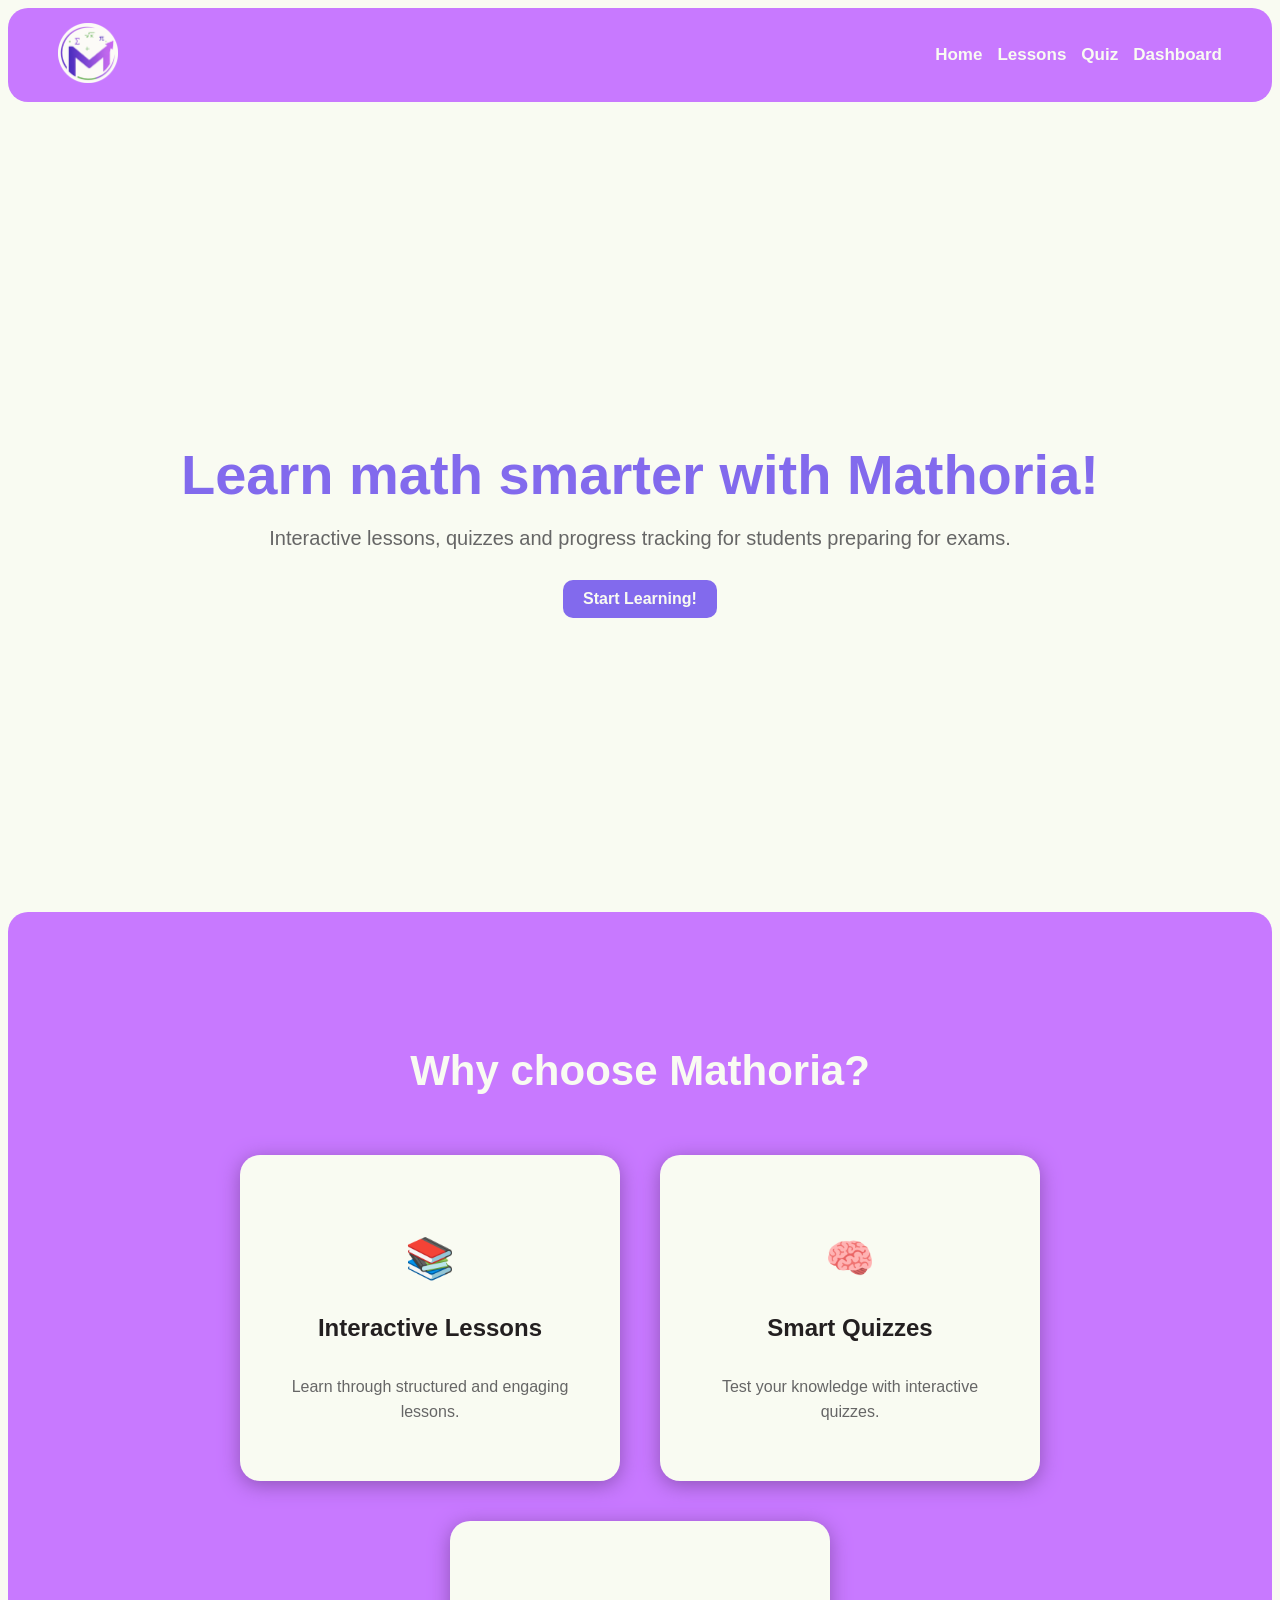
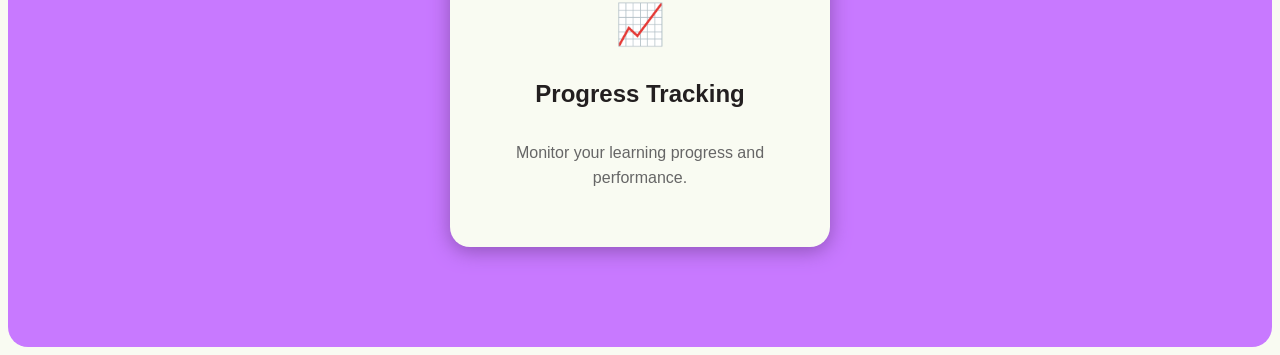
==== index.html @ 97835fc4 "first commit" ====
<!DOCTYPE html>

<html>

<head>
    <title>Mathoria</title>
    <link rel="stylesheet" href="style.css">
</head>

<body> 


    <nav class="navbar">

    <div class="logo">
        <img class="logo-image" src="assets/logo.png" alt="Mathoria Logo">
    </div>

    <ul class="nav-links">
        <a href="#">Home</a>
        <a href="#">Lessons</a>
        <a href="#">Quiz</a>
        <a href="#">Dashboard</a>
    </ul>

</nav>
<section class="hero">

    <div class="hero-text">

        <h1>
            Learn math smarter with Mathoria!
        </h1>

        <p>
            Interactive lessons, quizzes and progress tracking
            for students preparing for exams.
        </p>

        <button>
            Start Learning!
        </button>

    </div>

</section>

<section class="features">

    <h2>
        Why choose Mathoria?
    </h2>

    <div class="features-container">

        <div class="feature-card">

            <h3>📚</h3>

            <h4>Interactive Lessons</h4>

            <p>
                Learn through structured and engaging lessons.
            </p>

        </div>

        <div class="feature-card">

            <h3>🧠</h3>

            <h4>Smart Quizzes</h4>

            <p>
                Test your knowledge with interactive quizzes.
            </p>

        </div>

        <div class="feature-card">

            <h3>📈</h3>

            <h4>Progress Tracking</h4>

            <p>
                Monitor your learning progress and performance.
            </p>

        </div>

    </div>

</section>
</body>

</html>
---- style.css ----
h1{
    color:#826aed;
    text-align: center;
    font-family: 'Poppins', sans-serif;
}

body{
    background-color: #f9fbf2;
}

.navbar{
    border-radius: 20px;
    display: flex;
    justify-content: space-between;
    align-items: center;
    padding: 15px 50px;
    background-color: #c879ff;
}

.nav-links{
    display: flex;
    gap: 15px;
}
.nav-links a{
    color: #f9fbf2;
    text-decoration: none;
    font-weight: bold;
    font-family: 'Poppins', sans-serif;
    font-size: 17px;
}

.logo-image{
   height: 60px;

}

.hero{
    height: 90vh;

    display: flex;
    justify-content: center;
    align-items: center;

    text-align: center;
}

.hero-text h1{

    font-size: 56px;

    font-weight: 700;

    color: #826aed;

    margin-bottom: 20px;
}
.hero-text p{

    font-family: 'Poppins', sans-serif;

    font-size: 20px;

    color: #666;

    margin-bottom: 30px;
}

.hero-text button{
    padding: 10px 20px;

    background-color: #826aed;
    color: #f9fbf2;

    border: none;
    border-radius: 10px;

    font-size: 16px;
    font-weight: bold;
    font-family: 'Poppins', sans-serif;

    cursor: pointer;
}
.hero-text button:hover{

    background: #C879FF;

    transform: translateY(-3px);

}

.features{

    background-color: #C879FF;

    padding: 100px 50px;

    text-align: center;

    border-radius: 20px;
}

.features h2{

    font-family: 'Poppins', sans-serif;

    font-size: 42px;

    margin-bottom: 60px;

    color: #f9fbf2;
}
.features-container{

    display: flex;

    justify-content: center;

    gap: 40px;

    flex-wrap: wrap;
}

.feature-card{

    font-family: 'Poppins', sans-serif;

    background: #f9fbf2;

    width: 300px;

    padding: 40px;

    border-radius: 20px;

    box-shadow: 0 4px 20px rgb(142, 84, 183);

    transition: 0.3s;
}
.feature-card:hover{

    transform: translateY(-10px);
}
.feature-card h3{

    font-size: 40px;

    margin-bottom: 20px;
}
.feature-card h4{

    font-family: 'Poppins', sans-serif ;

    font-size: 24px;

    color: #231f20;
}

.feature-card p{

    color: #666;

    line-height: 1.6;
}
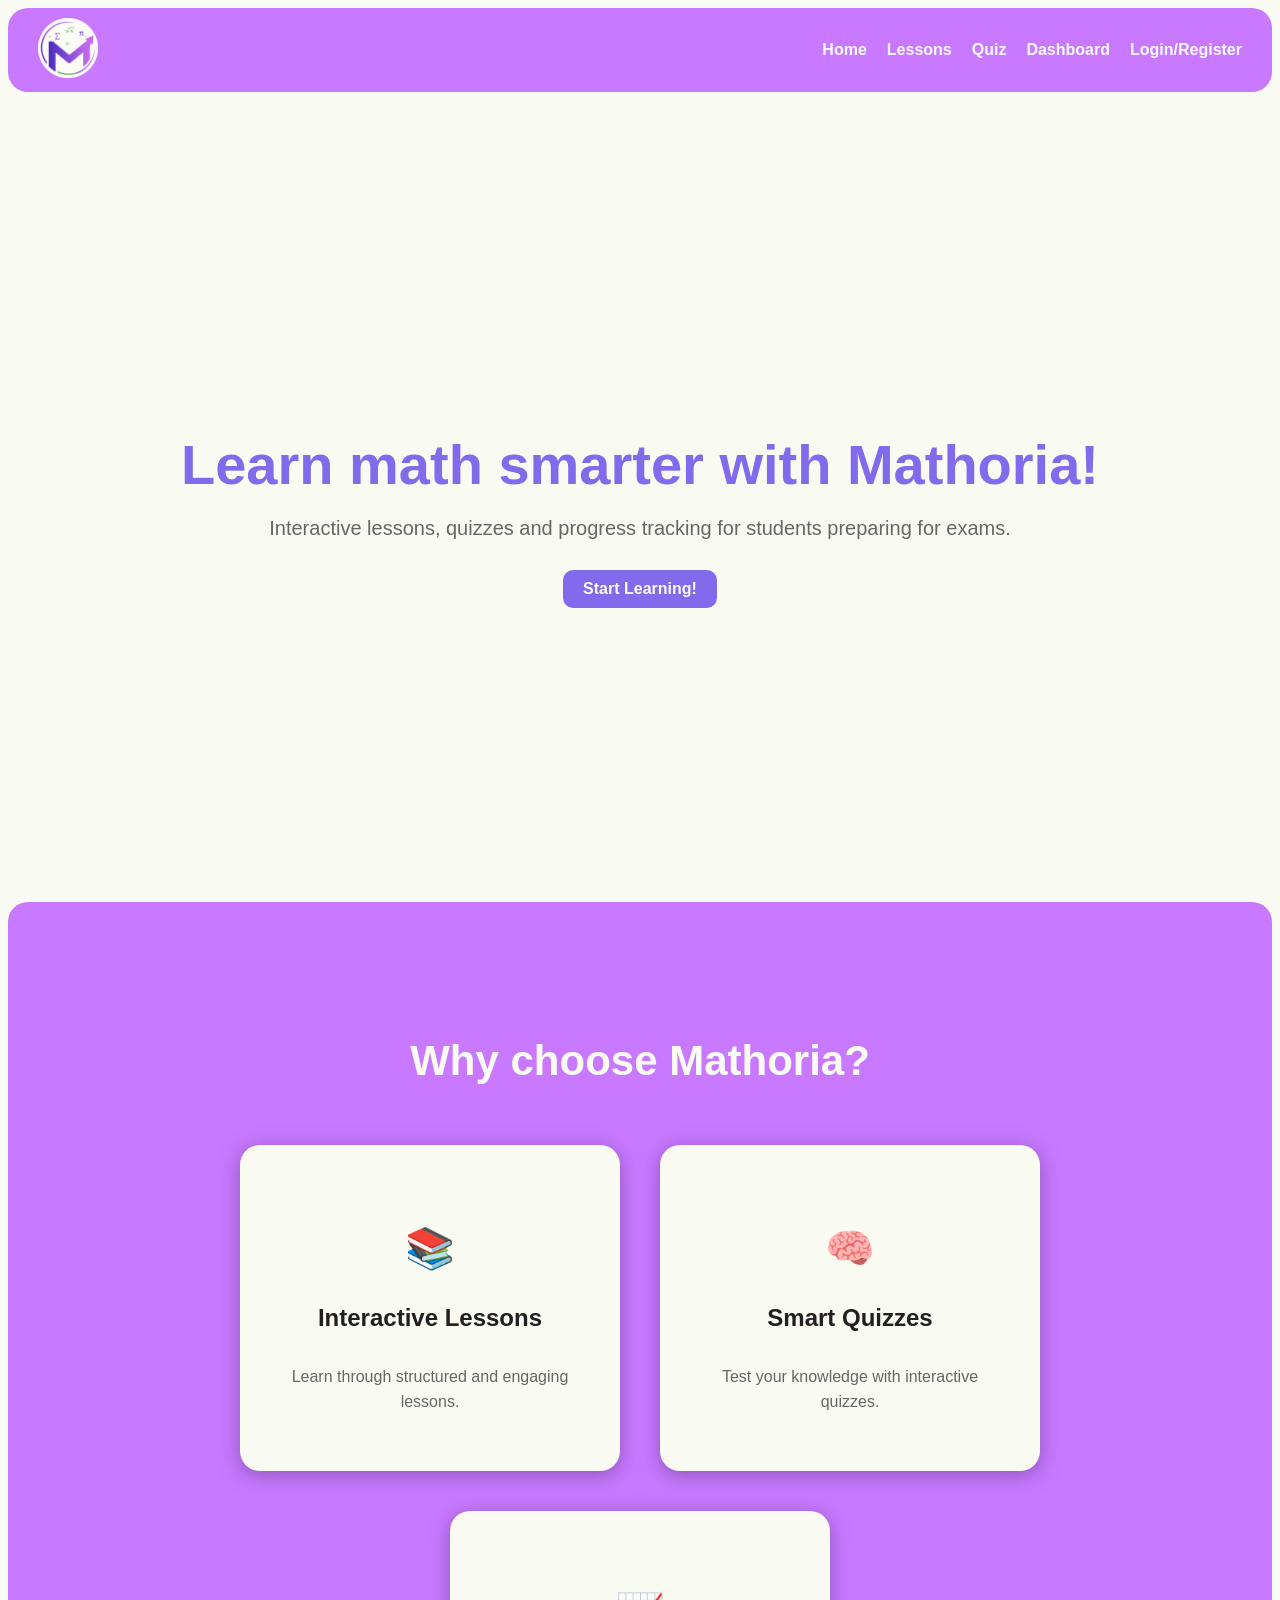
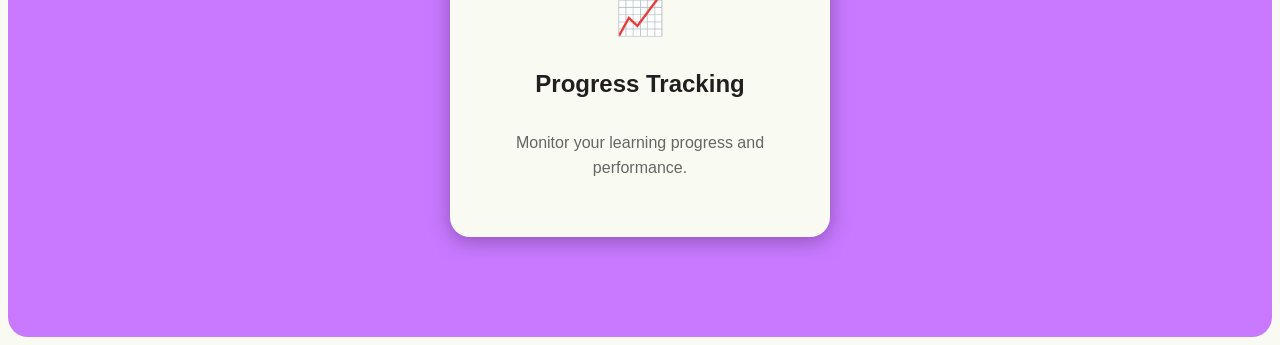
==== commit c764b7b8: "enhance dashboard, lessons, and quiz pages with new content and improved navigation" ====
--- a/index.html
+++ b/index.html
@@ -13,14 +13,17 @@
     <nav class="navbar">
 
     <div class="logo">
-        <img class="logo-image" src="assets/logo.png" alt="Mathoria Logo">
+        <a href="/">
+        <img class="logo-image" src="assets/logo.png" alt="Mathoria Logo" href="index.html">
+        </a>
     </div>
 
     <ul class="nav-links">
-        <a href="#">Home</a>
-        <a href="#">Lessons</a>
-        <a href="#">Quiz</a>
-        <a href="#">Dashboard</a>
+    <li><a href="index.html">Home</a></li>
+    <li><a href="lessons.html">Lessons</a></li>
+    <li><a href="quiz.html">Quiz</a></li>
+    <li><a href="dashboard.html">Dashboard</a></li>
+    <li><a href="login.html">Login/Register</a></li>
     </ul>
 
 </nav>
--- a/style.css
+++ b/style.css
@@ -8,27 +8,33 @@
     background-color: #f9fbf2;
 }
 
-.navbar{
-    border-radius: 20px;
+.navbar {
+    background-color: #C879FF;
     display: flex;
-    justify-content: space-between;
+    justify-content: space-between; 
     align-items: center;
-    padding: 15px 50px;
-    background-color: #c879ff;
-}
-
-.nav-links{
-    display: flex;
-    gap: 15px;
-}
-.nav-links a{
-    color: #f9fbf2;
-    text-decoration: none;
+    padding: 10px 30px;
+    border-radius: 20px; 
+}
+
+.nav-links {
+    list-style-type: none; 
+    margin: 0;
+    padding: 0;
+    display: flex;         
+    gap: 20px;             
+}
+
+.nav-links li {
+    display: inline;       
+}
+
+.nav-links a {
+    text-decoration: none; 
+    color: #f9f9ff;          
     font-weight: bold;
     font-family: 'Poppins', sans-serif;
-    font-size: 17px;
-}
-
+}
 .logo-image{
    height: 60px;
 
@@ -160,4 +166,638 @@
     color: #666;
 
     line-height: 1.6;
+}
+
+.footer{
+
+    background-color: #231f20;
+
+    color: #f9fbf2;
+
+    text-align: center;
+
+    padding: 20px 0;
+}
+
+.login-page{
+    display: flex;
+    justify-content: center;
+    align-items: center vertically;
+    height: 80vh;
+}
+.login-card{
+
+    margin-top: 20px;
+
+    background: #C879FF;
+
+    width: 400px;
+
+    padding: 50px;
+
+    border-radius: 25px;
+
+    box-shadow: 0 4px 20px rgb(142, 84, 183);
+
+    text-align: center;
+}
+
+.login-card h1{
+
+    margin-top: 0px;
+    font-family: 'Poppins', sans-serif;
+
+    font-size: 36px;
+
+    color: #f9fbf2;
+
+    margin-bottom: 15px;
+}
+
+.login-card h2{
+
+    font-family: 'Poppins', sans-serif;
+
+    font-size: 24px;
+
+    color: #f9fbf2;
+
+    margin-bottom: 15px;
+}
+.login-card input{
+
+    width: 75%;
+
+    padding: 15px;
+
+    margin-bottom: 20px;
+
+    border: none;
+
+    border-radius: 10px;
+
+    box-shadow: 0 4px 20px rgb(117, 70, 150);
+}
+
+.login-card button{
+
+    width: 83%;
+
+    padding: 15px;
+
+    background-color: #826aed;
+
+    color: #f9fbf2;
+
+    border: none;
+
+    border-radius: 10px;
+
+    font-size: 16px;
+
+    font-weight: bold;
+
+    font-family: 'Poppins', sans-serif;
+
+    cursor: pointer;
+
+    box-shadow: 0 4px 20px rgb(117, 70, 150);
+}
+
+.login-card button:hover{
+
+    background: #7ae07a;
+
+    transform: translateY(-3px);
+
+}
+
+.login-card h3{
+
+    font-family: 'Poppins', sans-serif;
+
+    font-size: 15px;
+
+    color: #f9fbf2;
+
+    margin-top: 20px;
+}
+.login-card h4 a{
+
+    color: #f9fbf2;
+
+    text-decoration: underline;
+
+    font-weight: bold;
+
+    font-family: 'poppins', sans-serif;
+}
+.login-card h4{
+
+    color: #f9fbf2;
+
+    font-family: 'Poppins', sans-serif;
+}
+
+.register-page{
+    display: flex;
+    justify-content: center;
+    align-items: center vertically;
+    height: 120vh;
+    background-color: #C879FF;
+    margin-top: 20px;
+    border-radius: 25px;
+}
+.register-card{
+
+    margin-top: 25px;
+
+    background: #f9fbf2;
+
+    width: 400px;
+
+    padding: 50px;
+
+    border-radius: 25px;
+
+    box-shadow: 0 4px 20px rgb(142, 84, 183);
+
+    text-align: center;
+    margin-bottom: 25px;
+}
+
+.register-card h1{
+
+    margin-top: 0px;
+    font-family: 'Poppins', sans-serif;
+
+    font-size: 36px;
+
+    color: #826aed;
+
+    margin-bottom: 15px;
+}
+
+.register-card h2{
+
+    font-family: 'Poppins', sans-serif;
+
+    font-size: 24px;
+
+    color: #826aed;
+
+    margin-bottom: 15px;
+}
+
+.register-card h3{
+
+    font-family: 'Poppins', sans-serif;
+
+    font-size: 15px;
+
+    color: #666;
+
+    margin-top: 20px;
+}
+
+.register-card h4 a{
+
+    color: #826aed;
+
+    text-decoration: underline;
+
+    font-weight: bold;
+
+    font-family: 'poppins', sans-serif;
+}
+
+.register-card h4{
+
+    color: #826aed;
+
+    font-family: 'Poppins', sans-serif;
+}
+
+.register-card input{
+
+    width: 75%;
+
+    padding: 15px;
+
+    margin-bottom: 20px;
+
+    border: none;
+
+    border-radius: 10px;
+
+    box-shadow: 0 4px 20px rgb(117, 70, 150);
+}
+
+.register-card button{
+
+    width: 83%;
+
+    padding: 15px;
+
+    background-color: #826aed;
+
+    color: #f9fbf2;
+
+    border: none;
+
+    border-radius: 10px;
+
+    font-size: 16px;
+
+    font-weight: bold;
+
+    font-family: 'Poppins', sans-serif;
+
+    cursor: pointer;
+
+    box-shadow: 0 4px 20px rgb(117, 70, 150);
+}
+
+.register-card button:hover{
+
+    background: #7ae07a;
+
+    transform: translateY(-3px);
+
+}
+
+.dashboard{
+
+    padding: 50px 80px;
+}
+
+.progress-section{
+
+    margin-top: 10px;
+}
+
+.progress-bar{
+
+    width: 100%;
+
+    height: 25px;
+
+    background: #ddd;
+
+    border-radius: 20px;
+
+    overflow: hidden;
+
+    margin-top: 15px;
+}
+.progress-fill{
+
+    width: 70%;
+
+    height: 100%;
+
+    background: #C879FF;
+}
+
+.progress-section h2{
+
+    font-family: 'Poppins', sans-serif;
+
+    font-size: 28px;
+
+    color: #231f20;
+}
+
+.lessons-section h2{
+
+    font-family: 'Poppins', sans-serif;
+
+    font-size: 18px;
+
+    color: #231f20;
+
+    margin-top: 10px;
+}
+
+.lessons-section{
+
+    margin-top: 60px;
+}
+
+.lesson-cards{
+
+    display: flex;
+
+    gap: 30px;
+
+    margin-top: 25px;
+
+    flex-wrap: wrap;
+}
+
+.lesson-card{
+
+    background: white;
+
+    padding: 30px;
+
+    width: 250px;
+
+    border-radius: 20px;
+
+    box-shadow: 0 4px 20px rgb(147, 126, 162);
+
+    transition: 0.3s;
+}
+
+.lesson-card:hover{
+
+    transform: translateY(-8px);
+}
+
+.lesson-card h3{
+
+    font-size: 24px;
+
+    margin-bottom: 10px;
+
+    color: #826AED;
+
+    font-family: 'Poppins', sans-serif;
+}
+
+.lesson-card p{
+
+    font-family: 'Poppins', sans-serif;
+
+    font-size: 16px;
+
+    color: #666;
+}
+
+.stats-section{
+
+    margin-top: 60px;
+}
+
+.stats-section h2{
+
+    font-family: 'Poppins', sans-serif;
+
+    font-size: 28px;
+
+    color: #231f20;
+}
+
+.stats-cards{
+    
+    display: flex;
+
+    gap: 30px;
+
+    margin-top: 25px;
+
+    flex-wrap: wrap;
+}
+
+.stats-card{
+
+    background: #826AED;
+
+    color: white;
+
+    padding: 30px;
+
+    width: 250px;
+
+    border-radius: 20px;
+
+    box-shadow: 0 4px 20px rgb(147, 126, 162);
+}
+
+.stats-card h3{
+
+    font-family: 'poppins', sans-serif;
+
+    font-size: 40px;
+
+    margin-bottom: 10px;
+}
+
+.stats-card p{
+
+    font-family: 'Poppins', sans-serif;
+
+    font-size: 16px;
+}
+
+.event {
+  padding: 10px;
+  border-left: 4px solid #4f46e5;
+  margin-top: 10px;
+  background: #f9f9ff;
+  border-radius: 8px;
+}
+
+.time {
+  font-size: 12px;
+  color: gray;
+}
+
+.card h2{
+
+    font-family: 'Poppins', sans-serif;
+
+    font-size: 28px;
+
+    color: #231f20;
+}
+
+.event {
+  padding: 12px;
+  border-left: 4px solid #4f46e5;
+  margin-top: 10px;
+  background: white;
+  border-radius: 10px;
+
+  font-family: "Poppins", sans-serif;
+  box-shadow: 0 2px 8px rgba(0,0,0,0.05);
+}
+
+.homework-cards{
+    display: flex;
+
+    gap: 30px;
+
+    margin-top: 25px;
+
+    flex-wrap: wrap;
+}
+
+.homework-card{
+
+    background: white;
+
+    padding: 20px;
+
+    width: 300px;
+
+    border-radius: 20px;
+
+    box-shadow: 0 4px 20px rgb(147, 126, 162);
+
+    transition: 0.3s;
+}
+
+.homework-card h3{
+
+    font-family: 'Poppins', sans-serif;
+
+    font-size: 20px;
+
+    color: #231f20;
+}
+
+.homework-card p{
+
+    font-family: 'Poppins', sans-serif;
+
+    font-size: 14px;
+
+    color: #826AED;
+
+    font-weight: bold;
+}
+
+.homework-card .status-row{
+
+    font-family: 'Poppins', sans-serif;
+
+    font-size: 14px;
+
+    color: #231f20;
+}
+
+.homework-card .status-row span{
+
+    font-weight: bold;
+}
+
+.homework-card button{
+
+    padding: 5px 8px;
+
+    background-color: #7ae07a;
+
+    color: #f9fbf2;
+
+    border: none;
+
+    border-radius: 8px;
+
+    font-size: 14px;
+
+    font-weight: bold;
+
+    font-family: 'Poppins', sans-serif;
+
+    cursor: pointer;
+
+}
+
+.lessons-container {
+  display: flex;
+  gap: 12px;
+  overflow-x: auto;   /* 🔥 permite scroll orizontal */
+  padding-bottom: 10px;
+}
+
+.lesson-card {
+  min-width: 260px;   
+  flex-shrink: 0;
+
+  display: flex;
+  justify-content: space-between;
+  align-items: center;
+
+  padding: 12px;
+  background: #fff;
+  border-radius: 10px;
+  box-shadow: 0 2px 8px rgba(0,0,0,0.05);
+}
+
+.lesson-info h3 {
+  margin: 0;
+  font-size: 15px;
+}
+
+.lesson-info p {
+  margin: 4px 0 0 0;
+  font-size: 12px;
+  color: #6b7280;
+}
+
+.lesson-actions {
+  display: flex;
+  align-items: center;
+  gap: 10px;
+}
+
+.tag.pdf {
+  background: #fee2e2;
+  color: #b91c1c;
+  padding: 4px 8px;
+  border-radius: 20px;
+  font-size: 11px;
+  font-family: 'Poppins', sans-serif;
+}
+.lesson-actions button {
+  padding: 6px 10px;
+  background-color: #826aed;
+  color: #f9fbf2;
+  border: none;
+  border-radius: 8px;
+  font-size: 12px;
+  font-weight: bold;
+  font-family: 'Poppins', sans-serif;
+  cursor: pointer;
+}
+
+.quiz-container {
+  display: flex;
+  gap: 12px;
+  overflow-x: auto;
+  padding-bottom: 10px;
+}
+
+.quiz-card {
+  min-width: 240px;
+  flex-shrink: 0;
+
+  background: white;
+  padding: 14px;
+  border-radius: 12px;
+  box-shadow: 0 2px 8px rgba(0,0,0,0.05);
+
+  font-family: "Inter", sans-serif;
+}
+
+.quiz-card h3 {
+  margin: 0;
+  font-size: 15px;
+}
+
+.quiz-card p {
+  font-size: 12px;
+  color: #666;
+}
+
+.quiz-card button {
+  margin-top: 10px;
+  padding: 6px 10px;
+  border: none;
+  border-radius: 8px;
+  background: #826aed;
+  color: #f9f9ff;
+  cursor: pointer;
 }
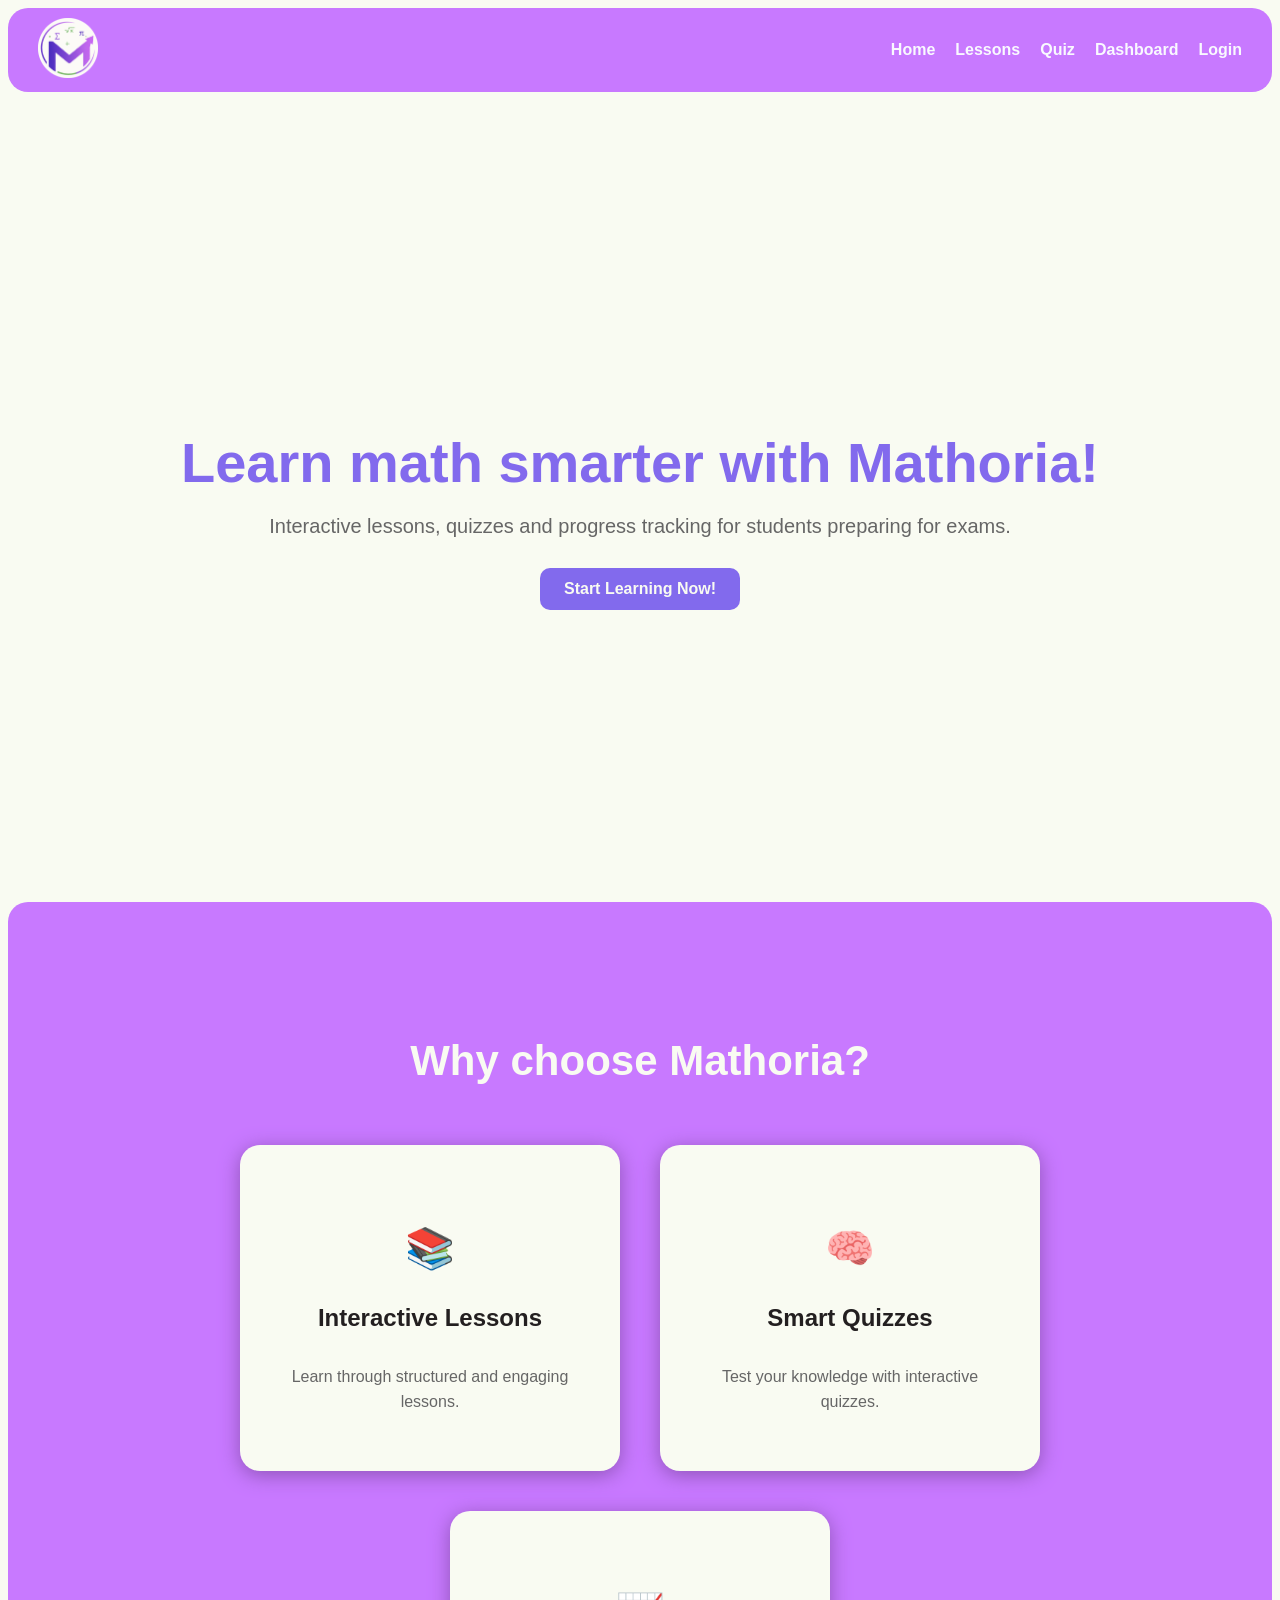
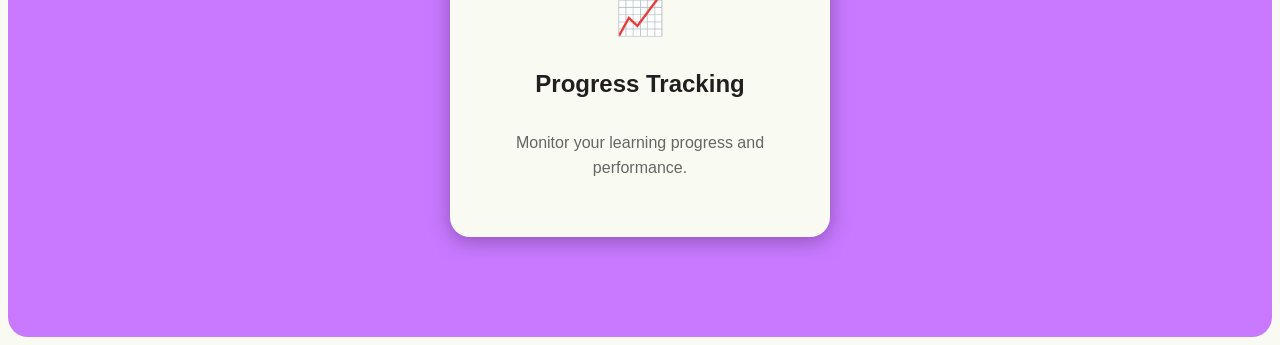
==== commit 3e82e20e: "refactor: update navigation and authentication flow across multiple pages" ====
--- a/index.html
+++ b/index.html
@@ -23,7 +23,7 @@
     <li><a href="lessons.html">Lessons</a></li>
     <li><a href="quiz.html">Quiz</a></li>
     <li><a href="dashboard.html">Dashboard</a></li>
-    <li><a href="login.html">Login/Register</a></li>
+    <li class="auth"></li>
     </ul>
 
 </nav>
@@ -40,9 +40,9 @@
             for students preparing for exams.
         </p>
 
-        <button>
-            Start Learning!
-        </button>
+       <a href="login.html" class="cta-button">
+            Start Learning Now!
+        </a>
 
     </div>
 
@@ -95,6 +95,10 @@
     </div>
 
 </section>
+
+<script src="logout.js"></script>
+<script src="auth.js"></script>
+
 </body>
 
 </html>
--- a/style.css
+++ b/style.css
@@ -71,27 +71,22 @@
     margin-bottom: 30px;
 }
 
-.hero-text button{
-    padding: 10px 20px;
-
+.cta-button {
+    display: inline-block;
+    padding: 12px 24px;
     background-color: #826aed;
     color: #f9fbf2;
-
     border: none;
     border-radius: 10px;
-
     font-size: 16px;
     font-weight: bold;
     font-family: 'Poppins', sans-serif;
-
+    text-decoration: none;
     cursor: pointer;
 }
-.hero-text button:hover{
-
-    background: #C879FF;
-
+.cta-button:hover {
+    background-color: #c879ff;
     transform: translateY(-3px);
-
 }
 
 .features{
@@ -492,22 +487,22 @@
 
     margin-top: 25px;
 
-    flex-wrap: wrap;
-}
-
-.lesson-card{
-
-    background: white;
-
-    padding: 30px;
-
+}
+
+.lesson-card {
+    background: #f9fbf2;
+    padding: 20px;
     width: 250px;
-
     border-radius: 20px;
-
     box-shadow: 0 4px 20px rgb(147, 126, 162);
-
     transition: 0.3s;
+
+    display: flex;
+    flex-direction: column;
+    
+    align-items: flex-start; 
+    
+    gap: 8px; 
 }
 
 .lesson-card:hover{
@@ -517,22 +512,21 @@
 
 .lesson-card h3{
 
-    font-size: 24px;
-
-    margin-bottom: 10px;
+    font-size: 20px;
 
     color: #826AED;
 
     font-family: 'Poppins', sans-serif;
-}
-
-.lesson-card p{
-
-    font-family: 'Poppins', sans-serif;
-
-    font-size: 16px;
-
+
+    margin: 0;
+}
+
+.lesson-card p {
+    font-family: 'Poppins', sans-serif;
+    font-size: 14px;
     color: #666;
+    margin: 0;
+
 }
 
 .stats-section{
@@ -564,7 +558,7 @@
 
     background: #826AED;
 
-    color: white;
+    color:#f9fbf2;
 
     padding: 30px;
 
@@ -707,23 +701,8 @@
 
 .lessons-container {
   display: flex;
-  gap: 12px;
-  overflow-x: auto;   /* 🔥 permite scroll orizontal */
+  gap: 12px; 
   padding-bottom: 10px;
-}
-
-.lesson-card {
-  min-width: 260px;   
-  flex-shrink: 0;
-
-  display: flex;
-  justify-content: space-between;
-  align-items: center;
-
-  padding: 12px;
-  background: #fff;
-  border-radius: 10px;
-  box-shadow: 0 2px 8px rgba(0,0,0,0.05);
 }
 
 .lesson-info h3 {
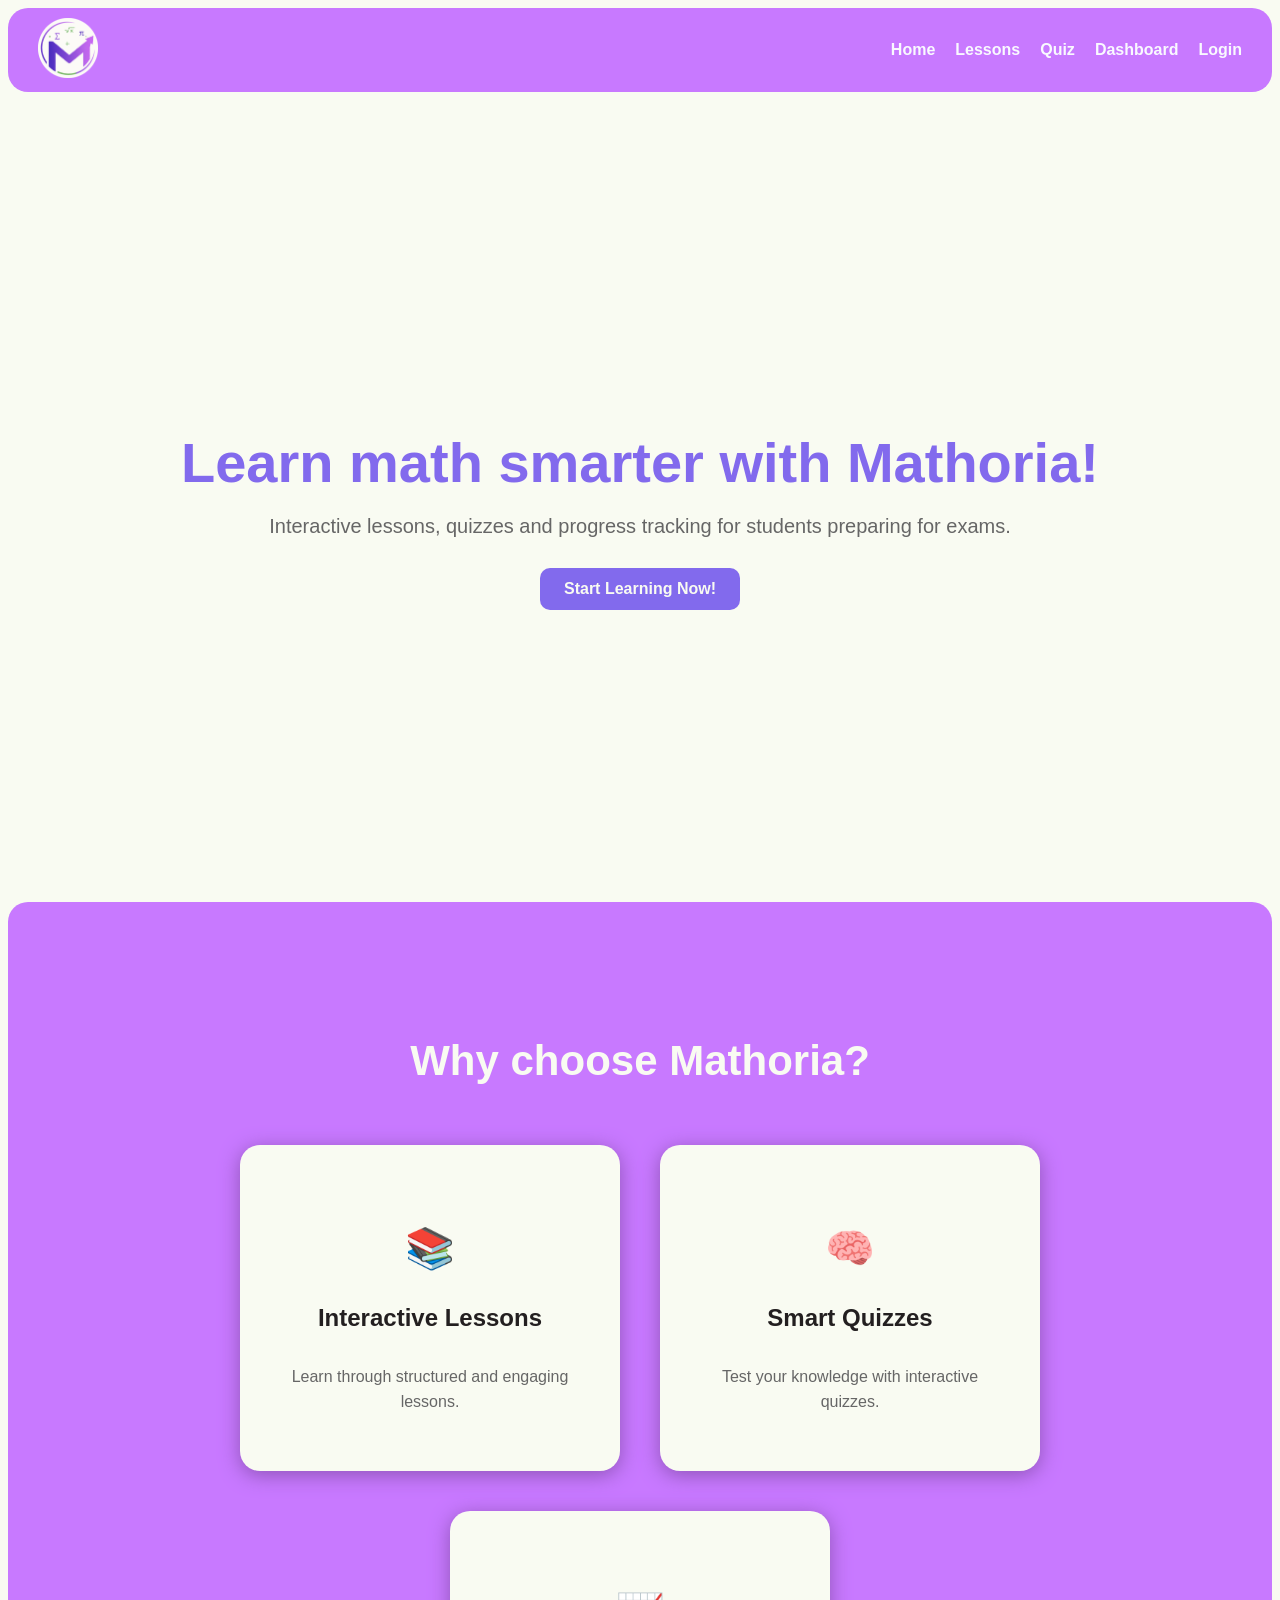
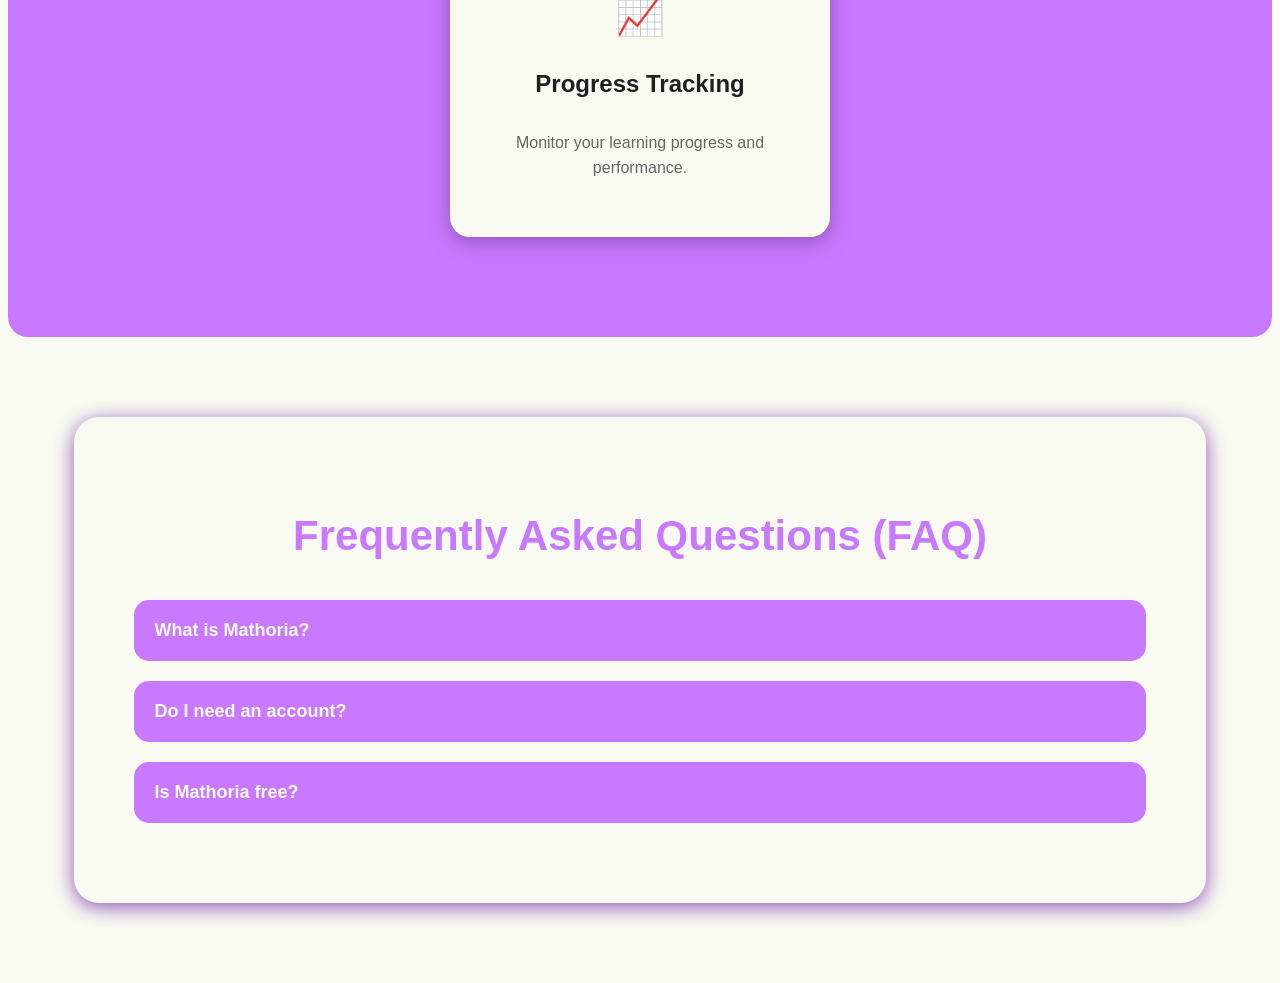
==== commit c40d7070: "added user personalization and lesson sorting in dashboard and quiz sections" ====
--- a/index.html
+++ b/index.html
@@ -96,8 +96,76 @@
 
 </section>
 
+<section class="faq-section">
+
+    <h2>Frequently Asked Questions (FAQ)</h2>
+
+    <div class="faq-item">
+
+        <button class="faq-question">
+            What is Mathoria?
+        </button>
+
+        <div class="faq-answer">
+            <p>
+                Mathoria is an interactive learning platform designed to help students learn mathematics through lessons and quizzes.
+            </p>
+        </div>
+
+    </div>
+
+    <div class="faq-item">
+
+        <button class="faq-question">
+            Do I need an account?
+        </button>
+
+        <div class="faq-answer">
+            <p>
+                Yes, you need an account to access lessons, quizzes and progress tracking.
+            </p>
+        </div>
+
+    </div>
+
+    <div class="faq-item">
+
+        <button class="faq-question">
+            Is Mathoria free?
+        </button>
+
+        <div class="faq-answer">
+            <p>
+                Yes! Mathoria is completely free for students.
+            </p>
+        </div>
+
+    </div>
+
+</section>
+
 <script src="logout.js"></script>
 <script src="auth.js"></script>
+
+<script>
+const questions = document.querySelectorAll(".faq-question");
+
+questions.forEach(question => {
+
+    question.addEventListener("click", () => {
+
+        const answer = question.nextElementSibling;
+
+        if (answer.style.maxHeight) {
+            answer.style.maxHeight = null;
+        } else {
+            answer.style.maxHeight = answer.scrollHeight + "px";
+        }
+
+    });
+
+});
+</script>
 
 </body>
 
--- a/style.css
+++ b/style.css
@@ -163,15 +163,95 @@
     line-height: 1.6;
 }
 
-.footer{
-
-    background-color: #231f20;
-
-    color: #f9fbf2;
+.faq-section {
+
+    margin: 80px auto;
+
+    padding: 60px;
+
+    background: #f9fbf2;
+
+    border-radius: 25px;
+
+    box-shadow: 0 4px 20px rgb(142, 84, 183);
+
+    width: 80%;
+}
+
+.faq-section h2 {
 
     text-align: center;
 
-    padding: 20px 0;
+    font-family: 'Poppins', sans-serif;
+
+    font-size: 42px;
+
+    color: #c879ff;
+
+    margin-bottom: 40px;
+}
+
+.faq-item {
+
+    margin-bottom: 20px;
+
+    background: #c879ff;
+
+    border-radius: 15px;
+
+    overflow: hidden;
+}
+
+.faq-question {
+
+    width: 100%;
+
+    padding: 20px;
+
+    background: none;
+
+    border: none;
+
+    outline: none;
+
+    text-align: left;
+
+    font-size: 18px;
+
+    font-weight: bold;
+
+    font-family: 'Poppins', sans-serif;
+
+    color: #f9fbf2;
+
+    cursor: pointer;
+
+    transition: 0.3s;
+}
+
+.faq-question:hover {
+
+    background: #dcaffb;
+}
+
+.faq-answer {
+
+    max-height: 0;
+
+    overflow: hidden;
+
+    transition: max-height 0.3s ease;
+
+    padding: 0 20px;
+}
+
+.faq-answer p {
+
+    font-family: 'Poppins', sans-serif;
+
+    color: #f9fbf2;
+
+    padding-bottom: 20px;
 }
 
 .login-page{
@@ -779,4 +859,97 @@
   background: #826aed;
   color: #f9f9ff;
   cursor: pointer;
+}
+
+.lesson-card button {
+  margin-top: 10px;
+  padding: 6px 10px;
+  background-color: #826aed;
+  color: #f9fbf2;
+  border: none;
+  border-radius: 8px;
+  font-size: 12px;
+  font-weight: bold;
+  font-family: 'Poppins', sans-serif;
+  cursor: pointer;
+}
+
+.lesson-card button:hover {
+  background-color: #7ae07a;
+  transform: translateY(-3px);
+}
+
+#feedback {
+
+    font-size: 18px;
+    font-weight: bold;
+    margin-top: 15px;
+
+    font-family: 'Poppins', sans-serif;
+}
+
+#explanation {
+
+    margin-top: 10px;
+    color: #666;
+
+    font-family: 'Poppins', sans-serif;
+}
+
+.close-btn {
+    margin-top: 20px;
+    padding: 10px 20px;
+    background-color: #826aed;
+    color: #f9fbf2;
+    border: none;
+    border-radius: 8px;
+    font-size: 16px;
+    font-weight: bold;
+    font-family: 'Poppins', sans-serif;
+    cursor: pointer;
+}
+
+.close-btn:hover {
+    background-color: #7ae07a;
+    transform: translateY(-3px);
+}
+
+.card {
+    text-align: center;
+
+    display: flex;
+    flex-direction: column;
+    justify-content: center;
+    align-items: center;
+
+    gap: 15px;
+}
+
+schedule-card {
+    background: #f9fbf2;
+    padding: 30px;
+    border-radius: 20px;
+    box-shadow: 0 4px 20px rgb(147, 126, 162);
+}
+
+schedule-card h2 {
+    font-family: 'Poppins', sans-serif;
+    font-size: 28px;
+    color: #231f20;
+}
+
+homework-section {
+    background: #f9fbf2;
+    padding: 30px;
+    border-radius: 20px;
+    box-shadow: 0 4px 20px rgb(147, 126, 162);
+}
+
+homework-section h2 {
+    font-family: 'Poppins', sans-serif;
+    font-size: 28px;
+    color: #231f20;
+}
+* {
+    font-family: 'Poppins', sans-serif;
 }
